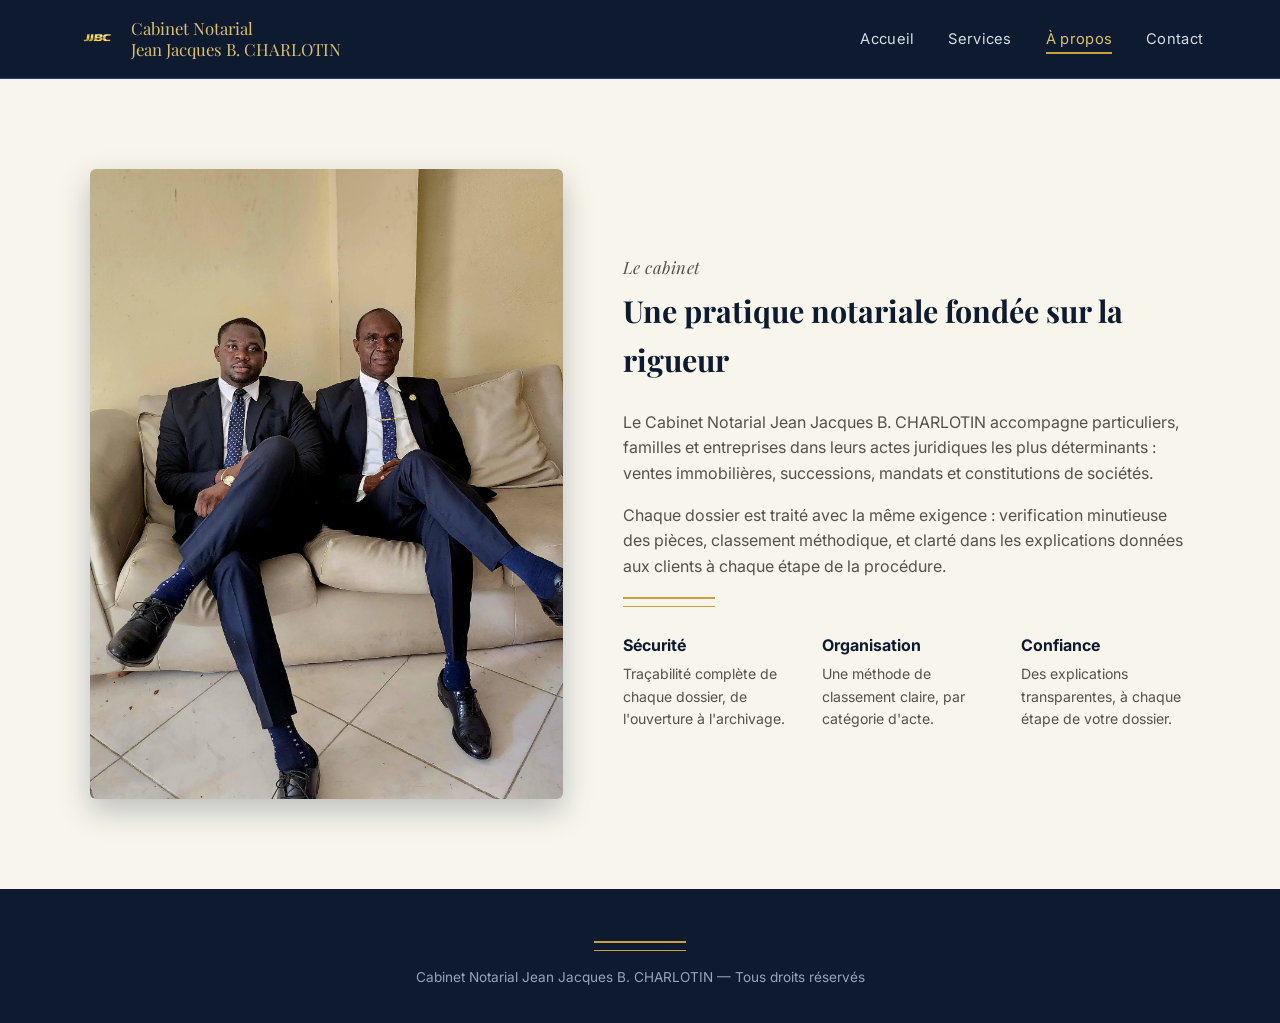
==== a-propos.html @ b040eceb "Initial commit" ====
<!DOCTYPE html>
<html lang="fr">
<head>
<meta charset="UTF-8">
<meta name="viewport" content="width=device-width, initial-scale=1">
<title>À propos — Cabinet Notarial JJBC</title>
<link rel="stylesheet" href="style.css">
</head>
<body>

<nav class="nav">
    <a href="index.html" class="brand">
        <img src="assets/logo-jjbc.png" alt="JJBC">
        <span>Cabinet Notarial<br>Jean Jacques B. CHARLOTIN</span>
    </a>
    <ul>
        <li><a href="index.html">Accueil</a></li>
        <li><a href="services.html">Services</a></li>
        <li><a href="a-propos.html" class="actif">À propos</a></li>
        <li><a href="contact.html">Contact</a></li>
    </ul>
</nav>

<section>
    <div class="apropos-grille">
        <img src="assets/fond-ecran.jpg" alt="Le Cabinet Notarial JJBC">
        <div class="apropos-texte">
            <p class="eyebrow">Le cabinet</p>
            <h2>Une pratique notariale fondée sur la rigueur</h2>
            <p>Le Cabinet Notarial Jean Jacques B. CHARLOTIN accompagne particuliers, familles et entreprises dans leurs actes juridiques les plus déterminants : ventes immobilières, successions, mandats et constitutions de sociétés.</p>
            <p>Chaque dossier est traité avec la même exigence : verification minutieuse des pièces, classement méthodique, et clarté dans les explications données aux clients à chaque étape de la procédure.</p>

            <div class="filet-double"></div>

            <div class="valeurs">
                <div>
                    <h4>Sécurité</h4>
                    <p>Traçabilité complète de chaque dossier, de l'ouverture à l'archivage.</p>
                </div>
                <div>
                    <h4>Organisation</h4>
                    <p>Une méthode de classement claire, par catégorie d'acte.</p>
                </div>
                <div>
                    <h4>Confiance</h4>
                    <p>Des explications transparentes, à chaque étape de votre dossier.</p>
                </div>
            </div>
        </div>
    </div>
</section>

<footer>
    <div class="filet-double centre"></div>
    Cabinet Notarial Jean Jacques B. CHARLOTIN — Tous droits réservés
</footer>

</body>
</html>
---- style.css ----
/* =========================================================
   Cabinet Notarial Jean Jacques B. CHARLOTIN — Site public
   Palette : navy profond + or, dans la continuite du logo
   et de l'identite deja etablie pour le systeme JJBC.
   ========================================================= */

@import url('https://fonts.googleapis.com/css2?family=Playfair+Display:ital,wght@0,500;0,600;0,700;1,500&family=Inter:wght@400;500;600&display=swap');

:root {
    --navy-deep: #0d1a30;
    --navy-mid: #17294a;
    --navy-line: #2a4570;
    --gold: #c8a13b;
    --gold-light: #ddc06f;
    --cream: #f8f5ec;
    --burgundy: #7a2e3a;
    --text-dark: #201d19;
    --text-muted: #55524a;
}

* { box-sizing: border-box; }

html { scroll-behavior: smooth; }

body {
    margin: 0;
    font-family: "Inter", Arial, sans-serif;
    background: var(--cream);
    color: var(--text-dark);
    line-height: 1.6;
}

h1, h2, h3, .eyebrow {
    font-family: "Playfair Display", Georgia, serif;
}

/* ---------- BARRE DE NAVIGATION ---------- */
.nav {
    display: flex;
    align-items: center;
    justify-content: space-between;
    padding: 18px 6vw;
    background: var(--navy-deep);
    position: sticky;
    top: 0;
    z-index: 50;
    border-bottom: 1px solid var(--navy-line);
}

.nav .brand {
    display: flex;
    align-items: center;
    gap: 12px;
    text-decoration: none;
}

.nav .brand img {
    height: 42px;
}

.nav .brand span {
    color: var(--gold-light);
    font-family: "Playfair Display", serif;
    font-size: 1.05em;
    line-height: 1.25;
}

.nav ul {
    list-style: none;
    display: flex;
    gap: 34px;
    margin: 0;
    padding: 0;
}

.nav ul li a {
    color: #d8dce6;
    text-decoration: none;
    font-size: 0.92em;
    letter-spacing: 0.02em;
    padding-bottom: 4px;
    border-bottom: 2px solid transparent;
    transition: color 0.2s ease, border-color 0.2s ease;
}

.nav ul li a:hover,
.nav ul li a.actif {
    color: var(--gold-light);
    border-color: var(--gold);
}

/* ---------- SECTION EYEBROW (petit libelle au-dessus des titres) ---------- */
.eyebrow {
    display: inline-block;
    color: var(--gold);
    font-style: italic;
    font-size: 1.05em;
    letter-spacing: 0.03em;
    margin-bottom: 6px;
}

/* ---------- DIVISEUR SIGNATURE : double filet, comme un sceau/certificat ---------- */
.filet-double {
    width: 92px;
    height: 10px;
    margin: 18px 0 26px;
    border-top: 2px solid var(--gold);
    border-bottom: 1px solid var(--gold);
}

.filet-double.centre { margin-left: auto; margin-right: auto; }

/* ---------- HERO (page d'accueil) ---------- */
.hero {
    position: relative;
    min-height: 82vh;
    display: flex;
    align-items: center;
    background:
        linear-gradient(120deg, rgba(13, 26, 48, 0.92), rgba(13, 26, 48, 0.72)),
        url("assets/fond-ecran.jpg") center 18% / cover no-repeat;
    color: var(--cream);
}

.hero-contenu {
    max-width: 640px;
    padding: 0 6vw;
}

.hero h1 {
    font-size: 2.6em;
    font-weight: 600;
    line-height: 1.18;
    margin: 0 0 18px;
    color: white;
}

.hero h1 em {
    color: var(--gold-light);
    font-style: italic;
}

.hero p.lead {
    font-size: 1.12em;
    color: #dfe3ec;
    max-width: 520px;
    margin: 0 0 30px;
}

.boutons { display: flex; gap: 16px; flex-wrap: wrap; }

.btn-principal, .btn-secondaire {
    display: inline-block;
    padding: 13px 26px;
    border-radius: 4px;
    text-decoration: none;
    font-size: 0.95em;
    font-weight: 600;
    letter-spacing: 0.02em;
    transition: filter 0.15s ease, transform 0.15s ease;
}

.btn-principal {
    background: var(--gold);
    color: var(--navy-deep);
}

.btn-secondaire {
    background: transparent;
    color: var(--cream);
    border: 1px solid rgba(248, 245, 236, 0.4);
}

.btn-principal:hover, .btn-secondaire:hover {
    filter: brightness(1.08);
    transform: translateY(-1px);
}

/* ---------- SECTIONS GENERALES ---------- */
section {
    padding: 90px 6vw;
}

section.alt { background: white; }

.section-tete {
    max-width: 640px;
    margin: 0 auto 50px;
    text-align: center;
}

.section-tete h2 {
    font-size: 2em;
    color: var(--navy-deep);
    margin: 0;
    font-weight: 600;
}

/* ---------- GRILLE DE SERVICES ---------- */
.grille-services {
    display: grid;
    grid-template-columns: repeat(auto-fit, minmax(260px, 1fr));
    gap: 26px;
    max-width: 1100px;
    margin: 0 auto;
}

.service {
    background: var(--cream);
    border: 1px solid #e6dfc9;
    border-top: 3px solid var(--gold);
    padding: 30px 26px;
    border-radius: 6px;
}

.service .code {
    display: inline-block;
    font-family: "Playfair Display", serif;
    font-style: italic;
    color: var(--gold);
    font-size: 0.95em;
    margin-bottom: 10px;
}

.service h3 {
    margin: 0 0 10px;
    font-size: 1.25em;
    color: var(--navy-deep);
}

.service p {
    color: var(--text-muted);
    font-size: 0.95em;
    margin: 0;
}

/* ---------- A PROPOS ---------- */
.apropos-grille {
    display: grid;
    grid-template-columns: 1fr 1.2fr;
    gap: 60px;
    max-width: 1100px;
    margin: 0 auto;
    align-items: center;
}

.apropos-grille img {
    width: 100%;
    border-radius: 6px;
    box-shadow: 0 12px 30px rgba(13, 26, 48, 0.25);
}

.apropos-texte h2 {
    color: var(--navy-deep);
    font-size: 1.9em;
    margin-top: 0;
}

.apropos-texte p {
    color: var(--text-muted);
}

.valeurs {
    display: flex;
    gap: 30px;
    margin-top: 26px;
    flex-wrap: wrap;
}

.valeurs div { flex: 1; min-width: 140px; }

.valeurs h4 {
    color: var(--navy-deep);
    margin: 0 0 4px;
    font-size: 1em;
}

.valeurs p { font-size: 0.88em; margin: 0; }

/* ---------- CONTACT ---------- */
.contact-grille {
    display: grid;
    grid-template-columns: 1fr 1fr;
    gap: 50px;
    max-width: 1000px;
    margin: 0 auto;
}

.contact-infos h3 {
    color: var(--navy-deep);
    margin-top: 0;
}

.contact-infos p { color: var(--text-muted); margin: 6px 0 18px; }

.contact-infos .ligne {
    display: flex;
    gap: 12px;
    margin-bottom: 16px;
    align-items: baseline;
}

.contact-infos .ligne strong { color: var(--navy-deep); min-width: 90px; }

form.contact-form {
    display: flex;
    flex-direction: column;
    gap: 14px;
}

form.contact-form input,
form.contact-form textarea {
    padding: 12px 14px;
    border: 1px solid #d4cdb8;
    border-radius: 5px;
    font-family: "Inter", sans-serif;
    font-size: 0.95em;
}

form.contact-form textarea { min-height: 120px; resize: vertical; }

form.contact-form button {
    align-self: flex-start;
    padding: 13px 28px;
    background: var(--gold);
    color: var(--navy-deep);
    border: none;
    border-radius: 4px;
    font-weight: 600;
    cursor: pointer;
    transition: filter 0.15s ease;
}

form.contact-form button:hover { filter: brightness(1.08); }

/* ---------- PIED DE PAGE ---------- */
footer {
    background: var(--navy-deep);
    color: #9aa3b8;
    padding: 34px 6vw;
    text-align: center;
    font-size: 0.85em;
}

footer .filet-double { margin-bottom: 16px; }

/* ---------- RESPONSIVE ---------- */
@media (max-width: 760px) {
    .nav ul { display: none; }
    .hero h1 { font-size: 1.9em; }
    .apropos-grille, .contact-grille { grid-template-columns: 1fr; }
}
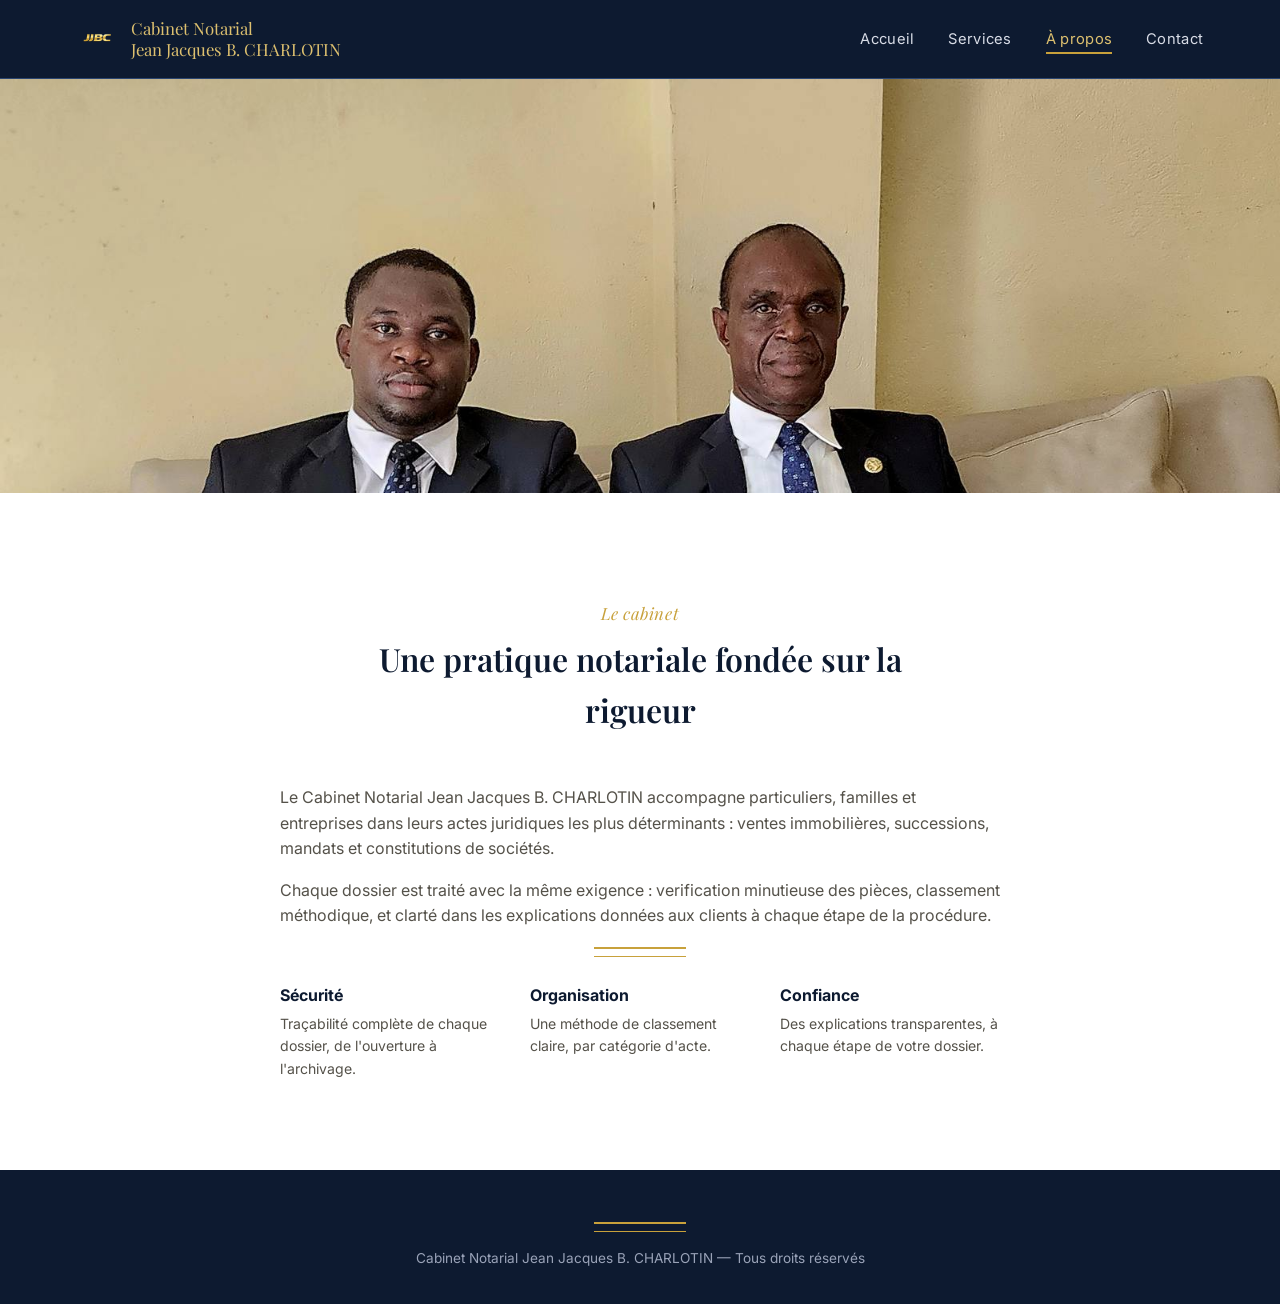
==== commit fefd2fdd: "changed" ====
--- a/a-propos.html
+++ b/a-propos.html
@@ -21,30 +21,32 @@
     </ul>
 </nav>
 
-<section>
-    <div class="apropos-grille">
-        <img src="assets/fond-ecran.jpg" alt="Le Cabinet Notarial JJBC">
-        <div class="apropos-texte">
-            <p class="eyebrow">Le cabinet</p>
-            <h2>Une pratique notariale fondée sur la rigueur</h2>
-            <p>Le Cabinet Notarial Jean Jacques B. CHARLOTIN accompagne particuliers, familles et entreprises dans leurs actes juridiques les plus déterminants : ventes immobilières, successions, mandats et constitutions de sociétés.</p>
-            <p>Chaque dossier est traité avec la même exigence : verification minutieuse des pièces, classement méthodique, et clarté dans les explications données aux clients à chaque étape de la procédure.</p>
+<header style="min-height:46vh; background: url('assets/fond-ecran.jpg') center 18% / cover no-repeat;">
+</header>
 
-            <div class="filet-double"></div>
+<section class="alt">
+    <div class="section-tete">
+        <p class="eyebrow">Le cabinet</p>
+        <h2>Une pratique notariale fondée sur la rigueur</h2>
+    </div>
+    <div class="apropos-texte" style="max-width:720px; margin:0 auto;">
+        <p>Le Cabinet Notarial Jean Jacques B. CHARLOTIN accompagne particuliers, familles et entreprises dans leurs actes juridiques les plus déterminants : ventes immobilières, successions, mandats et constitutions de sociétés.</p>
+        <p>Chaque dossier est traité avec la même exigence : verification minutieuse des pièces, classement méthodique, et clarté dans les explications données aux clients à chaque étape de la procédure.</p>
 
-            <div class="valeurs">
-                <div>
-                    <h4>Sécurité</h4>
-                    <p>Traçabilité complète de chaque dossier, de l'ouverture à l'archivage.</p>
-                </div>
-                <div>
-                    <h4>Organisation</h4>
-                    <p>Une méthode de classement claire, par catégorie d'acte.</p>
-                </div>
-                <div>
-                    <h4>Confiance</h4>
-                    <p>Des explications transparentes, à chaque étape de votre dossier.</p>
-                </div>
+        <div class="filet-double centre"></div>
+
+        <div class="valeurs">
+            <div>
+                <h4>Sécurité</h4>
+                <p>Traçabilité complète de chaque dossier, de l'ouverture à l'archivage.</p>
+            </div>
+            <div>
+                <h4>Organisation</h4>
+                <p>Une méthode de classement claire, par catégorie d'acte.</p>
+            </div>
+            <div>
+                <h4>Confiance</h4>
+                <p>Des explications transparentes, à chaque étape de votre dossier.</p>
             </div>
         </div>
     </div>
@@ -56,4 +58,4 @@
 </footer>
 
 </body>
-</html>
+</html>
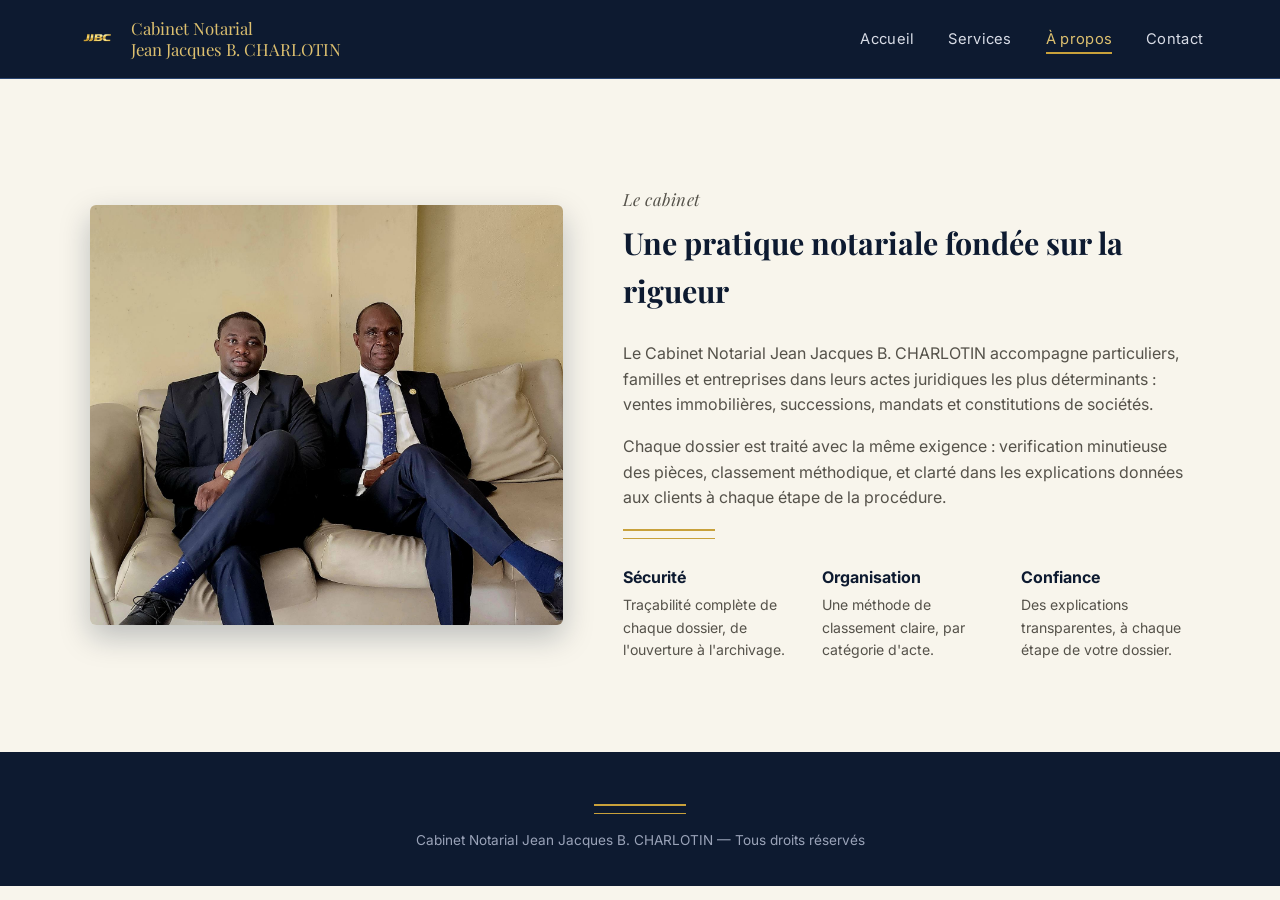
==== commit 3d626ba7: "Update a-propos.html" ====
--- a/a-propos.html
+++ b/a-propos.html
@@ -21,32 +21,30 @@
     </ul>
 </nav>
 
-<header style="min-height:46vh; background: url('assets/fond-ecran.jpg') center 18% / cover no-repeat;">
-</header>
+<section>
+    <div class="apropos-grille">
+        <div style="width:100%; min-height:420px; border-radius:6px; box-shadow:0 12px 30px rgba(13,26,48,0.25); background: url('assets/fond-ecran.jpg') center 20% / cover no-repeat;"></div>
+        <div class="apropos-texte">
+            <p class="eyebrow">Le cabinet</p>
+            <h2>Une pratique notariale fondée sur la rigueur</h2>
+            <p>Le Cabinet Notarial Jean Jacques B. CHARLOTIN accompagne particuliers, familles et entreprises dans leurs actes juridiques les plus déterminants : ventes immobilières, successions, mandats et constitutions de sociétés.</p>
+            <p>Chaque dossier est traité avec la même exigence : verification minutieuse des pièces, classement méthodique, et clarté dans les explications données aux clients à chaque étape de la procédure.</p>
 
-<section class="alt">
-    <div class="section-tete">
-        <p class="eyebrow">Le cabinet</p>
-        <h2>Une pratique notariale fondée sur la rigueur</h2>
-    </div>
-    <div class="apropos-texte" style="max-width:720px; margin:0 auto;">
-        <p>Le Cabinet Notarial Jean Jacques B. CHARLOTIN accompagne particuliers, familles et entreprises dans leurs actes juridiques les plus déterminants : ventes immobilières, successions, mandats et constitutions de sociétés.</p>
-        <p>Chaque dossier est traité avec la même exigence : verification minutieuse des pièces, classement méthodique, et clarté dans les explications données aux clients à chaque étape de la procédure.</p>
+            <div class="filet-double"></div>
 
-        <div class="filet-double centre"></div>
-
-        <div class="valeurs">
-            <div>
-                <h4>Sécurité</h4>
-                <p>Traçabilité complète de chaque dossier, de l'ouverture à l'archivage.</p>
-            </div>
-            <div>
-                <h4>Organisation</h4>
-                <p>Une méthode de classement claire, par catégorie d'acte.</p>
-            </div>
-            <div>
-                <h4>Confiance</h4>
-                <p>Des explications transparentes, à chaque étape de votre dossier.</p>
+            <div class="valeurs">
+                <div>
+                    <h4>Sécurité</h4>
+                    <p>Traçabilité complète de chaque dossier, de l'ouverture à l'archivage.</p>
+                </div>
+                <div>
+                    <h4>Organisation</h4>
+                    <p>Une méthode de classement claire, par catégorie d'acte.</p>
+                </div>
+                <div>
+                    <h4>Confiance</h4>
+                    <p>Des explications transparentes, à chaque étape de votre dossier.</p>
+                </div>
             </div>
         </div>
     </div>
